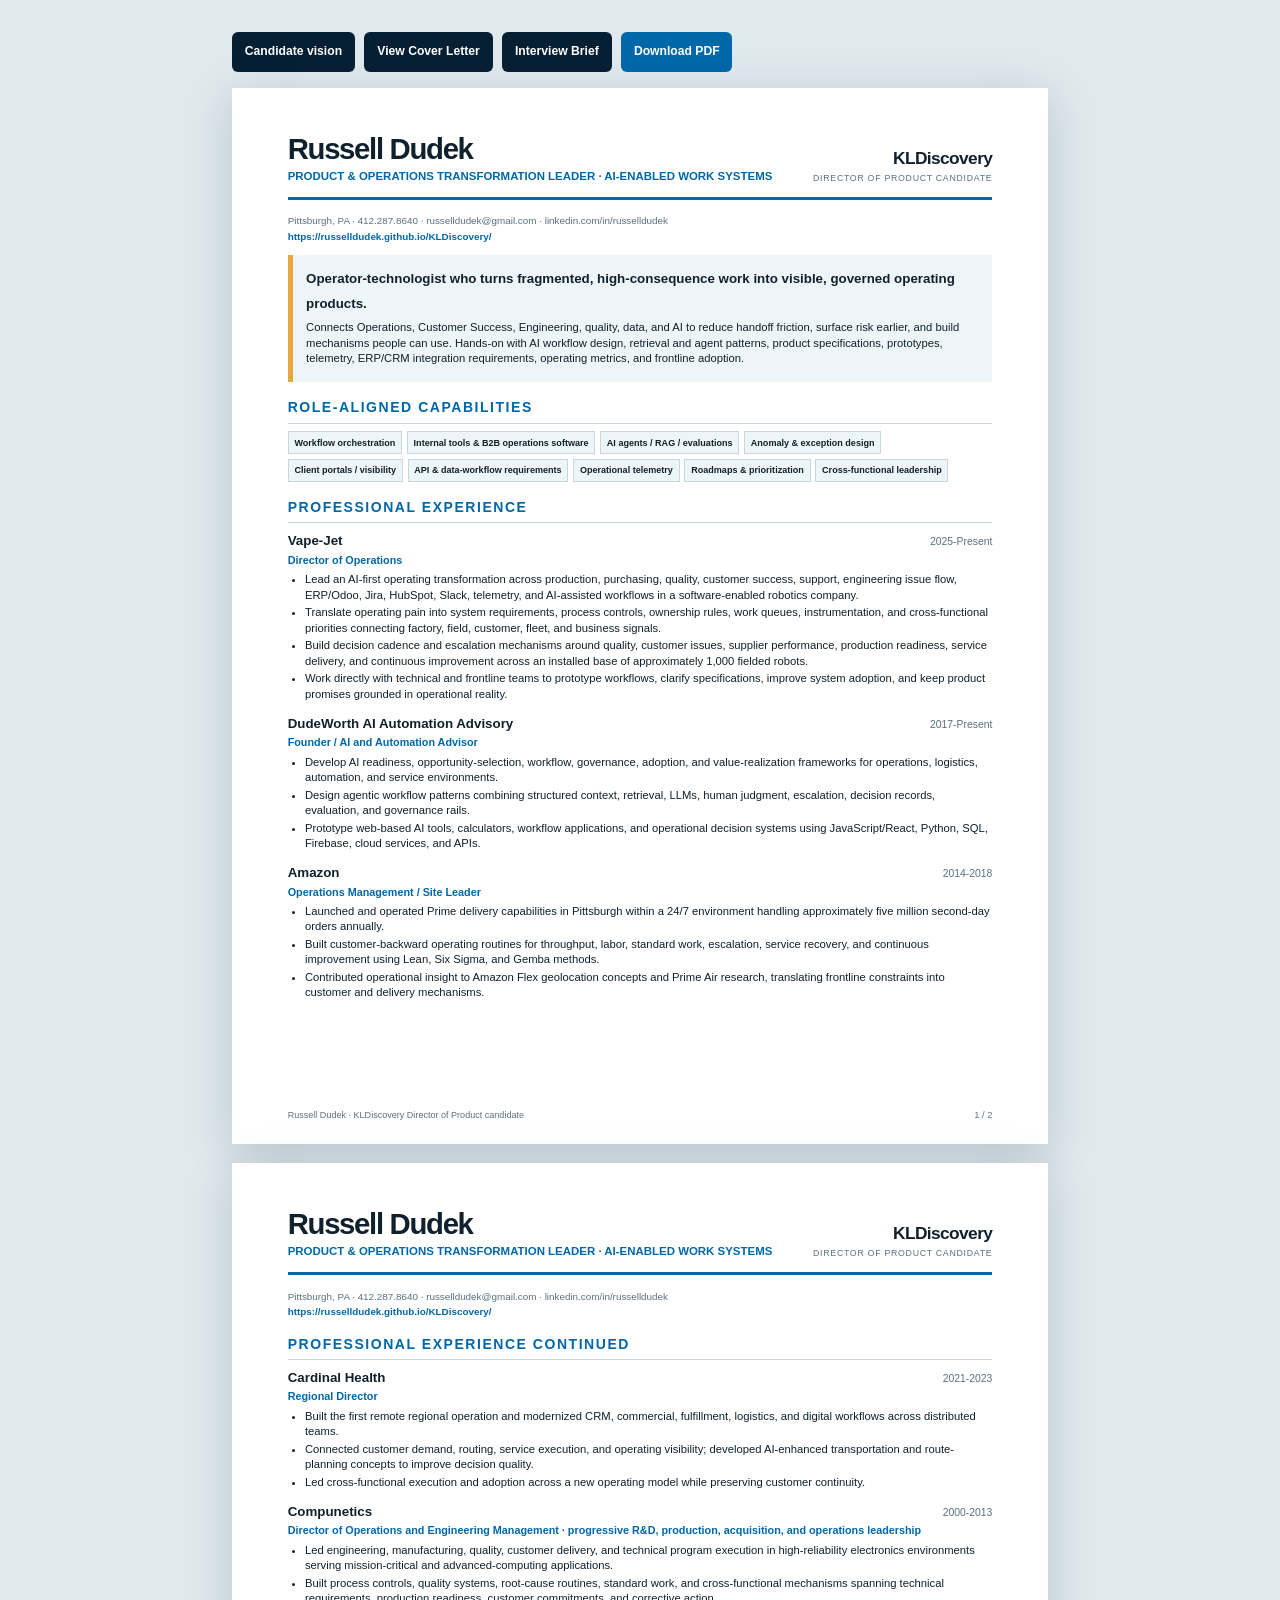
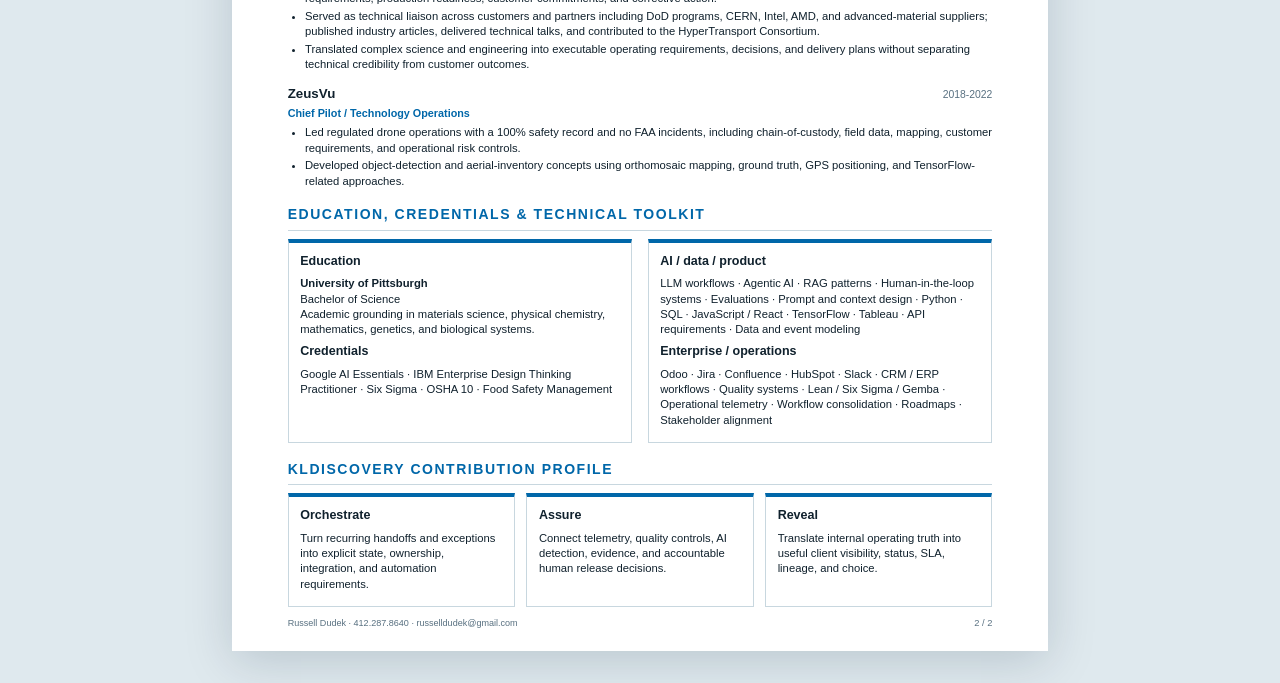
==== resume.html @ 9e06b4e9 "Publish KLDiscovery candidate campaign" ====
<!doctype html><html lang="en"><head><meta charset="utf-8"><meta name="viewport" content="width=device-width,initial-scale=1"><title>Russell Dudek - KLDiscovery Role-Aligned Resume</title><link rel="stylesheet" href="styles.css"></head><body><div class="doc-shell"><div class="doc-actions"><a href="index.html">Candidate vision</a><a href="cover-letter.html">View Cover Letter</a><a href="interview-brief.html">Interview Brief</a><a class="download" href="docs/Russell-Dudek-KLDiscovery-Resume.pdf" download>Download PDF</a></div>
<section class="doc-page"><header class="doc-header"><div><div class="doc-name">Russell Dudek</div><div class="doc-identity">PRODUCT & OPERATIONS TRANSFORMATION LEADER · AI-ENABLED WORK SYSTEMS</div></div><div class="doc-brand"><strong>KLDiscovery</strong><span>Director of Product candidate</span></div></header><div class="doc-contact">Pittsburgh, PA · <a href="tel:+14122878640">412.287.8640</a> · <a href="mailto:russelldudek@gmail.com">russelldudek@gmail.com</a> · <a href="https://www.linkedin.com/in/russelldudek">linkedin.com/in/russelldudek</a><a class="vision" href="https://russelldudek.github.io/KLDiscovery/">https://russelldudek.github.io/KLDiscovery/</a></div>
<div class="summary-box"><strong>Operator-technologist who turns fragmented, high-consequence work into visible, governed operating products.</strong><p>Connects Operations, Customer Success, Engineering, quality, data, and AI to reduce handoff friction, surface risk earlier, and build mechanisms people can use. Hands-on with AI workflow design, retrieval and agent patterns, product specifications, prototypes, telemetry, ERP/CRM integration requirements, operating metrics, and frontline adoption.</p></div>
<h2>Role-aligned capabilities</h2><div class="capability-strip"><span>Workflow orchestration</span><span>Internal tools & B2B operations software</span><span>AI agents / RAG / evaluations</span><span>Anomaly & exception design</span><span>Client portals / visibility</span><span>API & data-workflow requirements</span><span>Operational telemetry</span><span>Roadmaps & prioritization</span><span>Cross-functional leadership</span></div>
<h2>Professional experience</h2>
<div class="experience"><div class="experience-head"><strong>Vape-Jet</strong><span>2025-Present</span></div><div class="role-line">Director of Operations</div><ul><li>Lead an AI-first operating transformation across production, purchasing, quality, customer success, support, engineering issue flow, ERP/Odoo, Jira, HubSpot, Slack, telemetry, and AI-assisted workflows in a software-enabled robotics company.</li><li>Translate operating pain into system requirements, process controls, ownership rules, work queues, instrumentation, and cross-functional priorities connecting factory, field, customer, fleet, and business signals.</li><li>Build decision cadence and escalation mechanisms around quality, customer issues, supplier performance, production readiness, service delivery, and continuous improvement across an installed base of approximately 1,000 fielded robots.</li><li>Work directly with technical and frontline teams to prototype workflows, clarify specifications, improve system adoption, and keep product promises grounded in operational reality.</li></ul></div>
<div class="experience"><div class="experience-head"><strong>DudeWorth AI Automation Advisory</strong><span>2017-Present</span></div><div class="role-line">Founder / AI and Automation Advisor</div><ul><li>Develop AI readiness, opportunity-selection, workflow, governance, adoption, and value-realization frameworks for operations, logistics, automation, and service environments.</li><li>Design agentic workflow patterns combining structured context, retrieval, LLMs, human judgment, escalation, decision records, evaluation, and governance rails.</li><li>Prototype web-based AI tools, calculators, workflow applications, and operational decision systems using JavaScript/React, Python, SQL, Firebase, cloud services, and APIs.</li></ul></div>
<div class="experience"><div class="experience-head"><strong>Amazon</strong><span>2014-2018</span></div><div class="role-line">Operations Management / Site Leader</div><ul><li>Launched and operated Prime delivery capabilities in Pittsburgh within a 24/7 environment handling approximately five million second-day orders annually.</li><li>Built customer-backward operating routines for throughput, labor, standard work, escalation, service recovery, and continuous improvement using Lean, Six Sigma, and Gemba methods.</li><li>Contributed operational insight to Amazon Flex geolocation concepts and Prime Air research, translating frontline constraints into customer and delivery mechanisms.</li></ul></div>
<div class="doc-footer">Russell Dudek · KLDiscovery Director of Product candidate</div><div class="page-num">1 / 2</div></section>
<section class="doc-page"><header class="doc-header"><div><div class="doc-name">Russell Dudek</div><div class="doc-identity">PRODUCT & OPERATIONS TRANSFORMATION LEADER · AI-ENABLED WORK SYSTEMS</div></div><div class="doc-brand"><strong>KLDiscovery</strong><span>Director of Product candidate</span></div></header><div class="doc-contact">Pittsburgh, PA · 412.287.8640 · russelldudek@gmail.com · linkedin.com/in/russelldudek<a class="vision" href="https://russelldudek.github.io/KLDiscovery/">https://russelldudek.github.io/KLDiscovery/</a></div>
<h2>Professional experience continued</h2>
<div class="experience"><div class="experience-head"><strong>Cardinal Health</strong><span>2021-2023</span></div><div class="role-line">Regional Director</div><ul><li>Built the first remote regional operation and modernized CRM, commercial, fulfillment, logistics, and digital workflows across distributed teams.</li><li>Connected customer demand, routing, service execution, and operating visibility; developed AI-enhanced transportation and route-planning concepts to improve decision quality.</li><li>Led cross-functional execution and adoption across a new operating model while preserving customer continuity.</li></ul></div>
<div class="experience"><div class="experience-head"><strong>Compunetics</strong><span>2000-2013</span></div><div class="role-line">Director of Operations and Engineering Management · progressive R&D, production, acquisition, and operations leadership</div><ul><li>Led engineering, manufacturing, quality, customer delivery, and technical program execution in high-reliability electronics environments serving mission-critical and advanced-computing applications.</li><li>Built process controls, quality systems, root-cause routines, standard work, and cross-functional mechanisms spanning technical requirements, production readiness, customer commitments, and corrective action.</li><li>Served as technical liaison across customers and partners including DoD programs, CERN, Intel, AMD, and advanced-material suppliers; published industry articles, delivered technical talks, and contributed to the HyperTransport Consortium.</li><li>Translated complex science and engineering into executable operating requirements, decisions, and delivery plans without separating technical credibility from customer outcomes.</li></ul></div>
<div class="experience"><div class="experience-head"><strong>ZeusVu</strong><span>2018-2022</span></div><div class="role-line">Chief Pilot / Technology Operations</div><ul><li>Led regulated drone operations with a 100% safety record and no FAA incidents, including chain-of-custody, field data, mapping, customer requirements, and operational risk controls.</li><li>Developed object-detection and aerial-inventory concepts using orthomosaic mapping, ground truth, GPS positioning, and TensorFlow-related approaches.</li></ul></div>
<h2>Education, credentials & technical toolkit</h2><div class="doc-grid-2"><div class="doc-card"><h3>Education</h3><p><strong>University of Pittsburgh</strong><br>Bachelor of Science<br>Academic grounding in materials science, physical chemistry, mathematics, genetics, and biological systems.</p><h3>Credentials</h3><p>Google AI Essentials · IBM Enterprise Design Thinking Practitioner · Six Sigma · OSHA 10 · Food Safety Management</p></div><div class="doc-card"><h3>AI / data / product</h3><p>LLM workflows · Agentic AI · RAG patterns · Human-in-the-loop systems · Evaluations · Prompt and context design · Python · SQL · JavaScript / React · TensorFlow · Tableau · API requirements · Data and event modeling</p><h3>Enterprise / operations</h3><p>Odoo · Jira · Confluence · HubSpot · Slack · CRM / ERP workflows · Quality systems · Lean / Six Sigma / Gemba · Operational telemetry · Workflow consolidation · Roadmaps · Stakeholder alignment</p></div></div>
<h2>KLDiscovery contribution profile</h2><div class="doc-grid-3"><div class="doc-card"><h3>Orchestrate</h3><p>Turn recurring handoffs and exceptions into explicit state, ownership, integration, and automation requirements.</p></div><div class="doc-card"><h3>Assure</h3><p>Connect telemetry, quality controls, AI detection, evidence, and accountable human release decisions.</p></div><div class="doc-card"><h3>Reveal</h3><p>Translate internal operating truth into useful client visibility, status, SLA, lineage, and choice.</p></div></div>
<div class="doc-footer">Russell Dudek · 412.287.8640 · russelldudek@gmail.com</div><div class="page-num">2 / 2</div></section></div></body></html>
---- styles.css ----
@import url('./brand-tokens.css');
*{box-sizing:border-box}html{scroll-behavior:smooth}body{margin:0;font-family:"Aptos","Segoe UI","Helvetica Neue",Arial,sans-serif;color:var(--ink);background:var(--paper);line-height:1.55}a{color:inherit}button,a{touch-action:manipulation}.skip{position:absolute;left:-9999px}.skip:focus{left:1rem;top:1rem;background:#fff;color:#000;padding:.7rem;z-index:99}
.site-nav{position:sticky;top:0;z-index:40;background:rgba(255,255,255,.94);backdrop-filter:blur(16px);border-bottom:1px solid rgba(7,31,51,.12)}.nav-inner{max-width:1240px;margin:auto;display:flex;align-items:center;justify-content:space-between;gap:1.25rem;padding:.85rem 1.4rem}.candidate-id{font-weight:800;letter-spacing:.01em;text-decoration:none}.nav-links{display:flex;gap:1rem;align-items:center;flex-wrap:wrap}.nav-links a{text-decoration:none;font-size:.86rem;font-weight:700;color:var(--kld-slate)}.nav-links a:hover,.nav-links a:focus{color:var(--kld-blue)}
.hero{min-height:calc(100vh - 64px);background:var(--kld-navy);color:white;overflow:hidden;position:relative}.hero:before{content:"";position:absolute;inset:0;background:linear-gradient(115deg,rgba(0,165,216,.12),transparent 42%),radial-gradient(circle at 87% 8%,rgba(0,103,169,.28),transparent 32%)}.hero-grid{max-width:1240px;margin:auto;min-height:calc(100vh - 64px);padding:4.6rem 1.4rem 3.8rem;display:grid;grid-template-columns:minmax(0,.88fr) minmax(520px,1.12fr);gap:4rem;align-items:center;position:relative}.brand-lockup{display:flex;align-items:center;gap:.85rem;margin-bottom:2.4rem}.brand-word{font-size:1.65rem;font-weight:850;letter-spacing:-.045em}.brand-word span{color:var(--kld-cyan)}.independent{border-left:1px solid rgba(255,255,255,.35);padding-left:.85rem;font-size:.76rem;text-transform:uppercase;letter-spacing:.12em;color:#cbe1ec}.eyebrow{color:#8fdbf2;text-transform:uppercase;letter-spacing:.16em;font-weight:800;font-size:.75rem}.hero h1{font-size:clamp(3rem,5.8vw,6.2rem);line-height:.95;letter-spacing:-.06em;margin:.7rem 0 1.4rem;max-width:10ch}.hero-lede{font-size:clamp(1.05rem,1.7vw,1.34rem);color:#d6e7ef;max-width:38rem}.thesis-rule{display:grid;grid-template-columns:8px 1fr;gap:1rem;margin:2rem 0}.thesis-rule:before{content:"";background:var(--signal);border-radius:99px}.thesis-rule strong{font-size:1.12rem;color:#fff}.hero-meta{margin-top:2rem;display:flex;gap:1rem;flex-wrap:wrap}.hero-meta a{display:inline-flex;align-items:center;justify-content:center;padding:.78rem 1rem;border:1px solid rgba(255,255,255,.25);border-radius:8px;text-decoration:none;font-weight:750;font-size:.85rem}.hero-meta a.primary{background:#fff;color:var(--kld-navy);border-color:#fff}.hero-meta a:hover,.hero-meta a:focus{transform:translateY(-2px)}
.contract-stage{position:relative;min-height:630px;display:flex;align-items:center;justify-content:center}.contract-sheet{width:min(100%,680px);background:#f9fcfd;color:var(--ink);border-radius:18px;box-shadow:0 40px 90px rgba(0,0,0,.35);padding:1.25rem;transform:rotate(-1.3deg);position:relative}.contract-sheet:before{content:"MATTER STATE CONTRACT";display:block;letter-spacing:.13em;font-size:.7rem;font-weight:900;color:var(--kld-blue);padding:.2rem .25rem 1rem;border-bottom:2px solid var(--kld-navy)}.sheet-head{display:flex;justify-content:space-between;align-items:flex-start;gap:1rem;padding:1rem .25rem}.matter-title{font-weight:850;font-size:1.35rem}.matter-status{font-size:.72rem;font-weight:900;text-transform:uppercase;letter-spacing:.08em;color:var(--success);border:1px solid currentColor;padding:.35rem .55rem;border-radius:99px}.clause-list{display:grid;gap:.55rem}.clause{display:grid;grid-template-columns:42px minmax(0,1.25fr) minmax(90px,.7fr) minmax(86px,.6fr);gap:.65rem;align-items:center;padding:.72rem .75rem;background:#fff;border:1px solid #d5e2e8;border-left:5px solid var(--kld-blue);border-radius:9px;opacity:0;transform:translateY(10px)}.contract-sheet.assembled .clause{animation:clause-settle .46s forwards}.contract-sheet.assembled .clause:nth-child(2){animation-delay:.12s}.contract-sheet.assembled .clause:nth-child(3){animation-delay:.24s}.contract-sheet.assembled .clause:nth-child(4){animation-delay:.36s}.contract-sheet.assembled .clause:nth-child(5){animation-delay:.48s}.clause[data-state="warning"]{border-left-color:var(--signal);background:#fff9ef}.clause[data-state="hold"]{border-left-color:var(--danger);background:#fff4f5}.clause[data-state="resolved"]{border-left-color:var(--success)}.clause-num{font-size:.69rem;font-weight:900;color:var(--muted)}.clause-name{font-weight:850;font-size:.83rem}.clause-sub{font-size:.68rem;color:var(--muted)}.clause-owner,.clause-evidence{font-size:.67rem}.sheet-footer{margin-top:.75rem;padding:.9rem .8rem;background:var(--kld-navy);color:white;border-radius:9px;display:grid;grid-template-columns:1fr auto;gap:1rem;align-items:center;opacity:0;transform:translateY(8px)}.contract-sheet.assembled .sheet-footer{animation:clause-settle .5s .68s forwards}.portal-state{font-size:.73rem;color:#cce2eb}.portal-state strong{display:block;color:white;font-size:.98rem}.seal{width:58px;height:58px;border:2px solid var(--kld-cyan);border-radius:50%;display:grid;place-items:center;text-align:center;font-size:.58rem;font-weight:900;line-height:1.1;color:#8fe4ff;transform:scale(.8)}.contract-sheet.assembled .seal{animation:seal-in .5s .78s forwards}@keyframes clause-settle{to{opacity:1;transform:none}}@keyframes seal-in{to{transform:scale(1)}}
.section{padding:6.5rem 1.4rem}.section-inner{max-width:1160px;margin:auto}.section-kicker{text-transform:uppercase;letter-spacing:.15em;font-size:.72rem;font-weight:900;color:var(--kld-blue)}.section h2{font-size:clamp(2.35rem,4.5vw,4.4rem);line-height:1.03;letter-spacing:-.05em;margin:.55rem 0 1.25rem;max-width:15ch}.section-intro{max-width:720px;font-size:1.12rem;color:var(--muted)}.pressure{background:var(--kld-mist)}.tension-map{margin-top:3.5rem;display:grid;grid-template-columns:1fr 56px 1fr;gap:1rem;align-items:stretch}.tension-side{display:grid;gap:1rem}.tension{background:#fff;padding:1.3rem;border-left:4px solid var(--kld-blue);box-shadow:0 8px 28px rgba(7,31,51,.07)}.tension:last-child{border-left-color:var(--signal)}.tension h3{margin:0 0 .35rem;font-size:1rem}.tension p{margin:0;color:var(--muted);font-size:.9rem}.tension-axis{display:grid;place-items:center}.tension-axis:before{content:"";width:2px;height:100%;background:linear-gradient(var(--kld-blue),var(--signal))}.tension-axis span{position:absolute;writing-mode:vertical-rl;background:var(--kld-mist);padding:.8rem .25rem;font-size:.63rem;letter-spacing:.13em;font-weight:900;color:var(--kld-slate)}
.model{background:#fff}.model-grid{display:grid;grid-template-columns:.8fr 1.2fr;gap:4rem;align-items:start}.model-copy{position:sticky;top:100px}.model-copy blockquote{font-size:1.55rem;line-height:1.3;margin:2rem 0;padding-left:1.2rem;border-left:5px solid var(--signal);font-weight:800}.scenario-tool{background:var(--kld-navy);color:white;border-radius:18px;padding:1.2rem;box-shadow:var(--shadow)}.scenario-tabs{display:flex;gap:.6rem;flex-wrap:wrap;margin-bottom:1rem}.scenario-tabs button{appearance:none;border:1px solid rgba(255,255,255,.25);background:transparent;color:#dbeaf0;padding:.65rem .75rem;border-radius:7px;font-weight:800;font-size:.75rem;cursor:pointer}.scenario-tabs button[aria-selected="true"]{background:#fff;color:var(--kld-navy);border-color:#fff}.scenario-reset{margin-left:auto}.state-board{background:#f8fbfc;color:var(--ink);border-radius:12px;padding:1rem}.state-board-head{display:flex;justify-content:space-between;gap:1rem;align-items:flex-start;border-bottom:1px solid var(--line);padding-bottom:.8rem}.state-board h3{margin:0;font-size:1.35rem}.state-pill{font-size:.68rem;font-weight:900;text-transform:uppercase;letter-spacing:.08em;padding:.4rem .55rem;border-radius:99px;background:#e5f5ef;color:var(--success)}.state-pill.warning{background:#fff0d7;color:#8a5700}.state-pill.hold{background:#fae5e8;color:var(--danger)}.state-grid{display:grid;grid-template-columns:repeat(2,1fr);gap:.7rem;margin-top:.8rem}.state-cell{border:1px solid var(--line);border-radius:8px;padding:.75rem;min-height:94px}.state-cell span{display:block;color:var(--muted);font-size:.63rem;text-transform:uppercase;letter-spacing:.11em;font-weight:900}.state-cell strong{display:block;margin-top:.35rem;font-size:.86rem}.decision-bar{margin-top:.8rem;background:var(--kld-navy);color:white;padding:.9rem;border-radius:8px;display:grid;grid-template-columns:1fr auto;gap:1rem;align-items:center}.decision-bar span{color:#bed5df;font-size:.7rem;text-transform:uppercase;letter-spacing:.1em;font-weight:850}.decision-bar strong{display:block;font-size:1rem}.authority-btn{border:0;background:var(--signal);color:var(--kld-navy);font-weight:900;padding:.65rem .8rem;border-radius:7px;cursor:pointer}
.scorecard{background:var(--kld-navy);color:white}.scorecard h2{max-width:18ch}.metric-matrix{margin-top:3rem;border-top:1px solid rgba(255,255,255,.24)}.metric-row{display:grid;grid-template-columns:1fr 1.3fr 1fr;gap:1rem;padding:1.15rem 0;border-bottom:1px solid rgba(255,255,255,.16)}.metric-row strong{font-size:1rem}.metric-row p{margin:0;color:#c6dae3;font-size:.88rem}.metric-tag{justify-self:end;color:#8fdbf2;font-size:.72rem;font-weight:900;text-transform:uppercase;letter-spacing:.1em}.evidence{background:#fff}.evidence-flow{margin-top:3rem;display:grid;grid-template-columns:1.1fr .9fr;gap:3rem}.career-path{border-left:2px solid var(--line);padding-left:2rem;display:grid;gap:2.2rem}.career-item{position:relative}.career-item:before{content:"";position:absolute;width:14px;height:14px;border-radius:50%;background:var(--kld-blue);left:-2.48rem;top:.25rem;box-shadow:0 0 0 7px #fff}.career-item h3{margin:0}.career-item .role{color:var(--kld-blue);font-weight:800;font-size:.84rem}.career-item p{color:var(--muted);margin:.45rem 0 0}.proof-map{background:var(--kld-mist);padding:1.4rem;border-radius:14px}.proof-map h3{margin-top:0}.proof-pair{display:grid;grid-template-columns:1fr 1fr;gap:.8rem;padding:.8rem 0;border-bottom:1px solid var(--line);font-size:.8rem}.proof-pair:last-child{border-bottom:0}.proof-pair strong{color:var(--kld-blue)}
.plan{background:linear-gradient(180deg,var(--kld-mist),#fff)}.phase-line{margin-top:3rem;display:grid;grid-template-columns:repeat(3,1fr);gap:1rem}.phase{padding:1.4rem;border-top:6px solid var(--kld-blue);background:#fff;box-shadow:0 10px 34px rgba(7,31,51,.08)}.phase:nth-child(2){border-color:var(--kld-cyan)}.phase:nth-child(3){border-color:var(--signal)}.phase-num{font-size:.7rem;color:var(--muted);font-weight:900;letter-spacing:.12em}.phase h3{font-size:1.35rem;margin:.5rem 0}.phase ul{padding-left:1.1rem;color:var(--muted);font-size:.88rem}.questions{background:#fff}.question-list{counter-reset:q;display:grid;gap:0;margin-top:2.5rem}.question{counter-increment:q;display:grid;grid-template-columns:70px 1fr;gap:1rem;padding:1.25rem 0;border-top:1px solid var(--line);font-size:1.14rem;font-weight:700}.question:before{content:"0" counter(q);color:var(--kld-cyan);font-size:.76rem;letter-spacing:.12em;font-weight:900;padding-top:.25rem}.closing{padding:5rem 1.4rem;background:var(--kld-blue);color:white}.closing-inner{max-width:1160px;margin:auto;display:grid;grid-template-columns:1fr auto;gap:2rem;align-items:center}.closing h2{font-size:clamp(2.2rem,4vw,4rem);line-height:1;margin:0;max-width:12ch;letter-spacing:-.05em}.doc-links{display:flex;gap:.7rem;flex-wrap:wrap}.doc-links a{background:#fff;color:var(--kld-navy);text-decoration:none;font-weight:900;padding:.8rem 1rem;border-radius:7px}.site-footer{background:#061725;color:#a9c2cd;padding:2rem 1.4rem}.footer-inner{max-width:1160px;margin:auto;display:flex;justify-content:space-between;gap:1rem;font-size:.74rem}.footer-inner a{color:#fff}
/* document views */
.doc-shell{background:#dfe9ee;padding:2rem 1rem;min-height:100vh}.doc-actions{max-width:8.5in;margin:0 auto 1rem;display:flex;gap:.6rem;flex-wrap:wrap}.doc-actions a{background:var(--kld-navy);color:#fff;text-decoration:none;padding:.65rem .8rem;border-radius:6px;font-size:.76rem;font-weight:900}.doc-actions a.download{background:var(--kld-blue)}.doc-page{width:8.5in;min-height:11in;margin:0 auto 1.2rem;background:#fff;box-shadow:0 10px 45px rgba(7,31,51,.17);padding:.48in .58in .46in;position:relative;overflow:visible}.doc-page:last-child{margin-bottom:0}.doc-header{display:grid;grid-template-columns:1fr auto;gap:.25in;align-items:end;border-bottom:3px solid var(--kld-blue);padding-bottom:.12in;margin-bottom:.15in}.doc-name{font-size:22pt;font-weight:900;letter-spacing:-.045em;line-height:1}.doc-identity{font-size:8.6pt;color:var(--kld-blue);font-weight:850;margin-top:.05in}.doc-brand{text-align:right}.doc-brand strong{font-size:13pt;letter-spacing:-.035em}.doc-brand span{display:block;font-size:6.6pt;letter-spacing:.08em;text-transform:uppercase;color:var(--muted)}.doc-contact{font-size:7.4pt;line-height:1.35;color:var(--muted);margin-bottom:.13in}.doc-contact a{text-decoration:none;color:inherit}.doc-contact .vision{display:block;color:var(--kld-blue);font-weight:800;margin-top:.02in}.doc-page h1{font-size:20pt;line-height:1.08;letter-spacing:-.04em;margin:.12in 0}.doc-page h2{font-size:10.5pt;text-transform:uppercase;letter-spacing:.11em;color:var(--kld-blue);margin:.16in 0 .08in;border-bottom:1px solid var(--line);padding-bottom:.04in}.doc-page h3{font-size:9.4pt;margin:.1in 0 .03in}.doc-page p,.doc-page li{font-size:8.45pt;line-height:1.36}.doc-page p{margin:.05in 0}.doc-page ul{margin:.04in 0 .08in;padding-left:.18in}.doc-page li{margin:.025in 0}.doc-grid-2{display:grid;grid-template-columns:1fr 1fr;gap:.16in}.doc-grid-3{display:grid;grid-template-columns:repeat(3,1fr);gap:.12in}.summary-box{background:var(--kld-mist);border-left:5px solid var(--signal);padding:.11in .14in;margin:.1in 0}.summary-box strong{font-size:10pt}.experience{break-inside:avoid;margin:.08in 0 .12in}.experience-head{display:flex;justify-content:space-between;gap:.2in;align-items:baseline}.experience-head strong{font-size:10pt}.experience-head span{font-size:7.8pt;color:var(--muted)}.role-line{font-size:8.1pt;color:var(--kld-blue);font-weight:800}.capability-strip{display:flex;gap:.05in;flex-wrap:wrap;margin:.08in 0}.capability-strip span{font-size:6.8pt;padding:.035in .06in;background:var(--kld-mist);border:1px solid var(--line);font-weight:750}.doc-card{border:1px solid var(--line);border-top:4px solid var(--kld-blue);padding:.1in .12in;break-inside:avoid}.doc-card h3{margin-top:0}.page-num{position:absolute;bottom:.22in;right:.58in;font-size:7pt;color:var(--muted)}.doc-footer{position:absolute;bottom:.22in;left:.58in;font-size:6.8pt;color:var(--muted)}.letter-body p{font-size:9.3pt;line-height:1.46;margin:.1in 0}.signature{margin-top:.18in}.artifact-diagram{border:1px solid var(--line);padding:.12in;background:#fbfdfe}.artifact-row{display:grid;grid-template-columns:1.1fr .8fr .8fr .9fr 1fr;gap:.05in;padding:.07in;border-bottom:1px solid var(--line);font-size:7.4pt}.artifact-row.head{background:var(--kld-navy);color:#fff;font-weight:850}.artifact-row:last-child{border-bottom:0}.source-list{font-size:7.4pt;word-break:break-word}.source-list li{font-size:7.4pt}.objection{background:var(--kld-navy);color:#fff;padding:.13in}.objection h3{color:#8fe4ff}.objection p{font-size:8.3pt}.phase-doc{border-left:5px solid var(--kld-blue);padding:.09in .12in;background:var(--kld-mist);margin:.09in 0}.phase-doc:nth-of-type(2){border-color:var(--kld-cyan)}.phase-doc:nth-of-type(3){border-color:var(--signal)}

.matter-canvas .doc-page p,.matter-canvas .doc-page li{font-size:7.75pt;line-height:1.25}.matter-canvas .doc-page h2{margin:.13in 0 .055in}.matter-canvas .doc-card{padding:.075in .1in}.matter-canvas .artifact-row{padding:.055in}.matter-canvas .summary-box{padding:.08in .11in;margin:.07in 0}
@media(max-width:980px){.hero-grid{grid-template-columns:1fr;padding-top:3rem}.contract-stage{min-height:540px}.model-grid,.evidence-flow{grid-template-columns:1fr}.model-copy{position:static}.phase-line{grid-template-columns:1fr}.closing-inner{grid-template-columns:1fr}.tension-map{grid-template-columns:1fr}.tension-axis{display:none}}
@media(max-width:740px){.nav-inner{align-items:flex-start}.nav-links{justify-content:flex-end}.nav-links a:nth-child(-n+3){display:none}.hero-grid{padding:2.5rem 1rem 3rem}.hero h1{font-size:3.6rem}.contract-stage{min-height:460px}.contract-sheet{padding:.8rem;transform:none}.clause{grid-template-columns:35px 1fr}.clause-owner,.clause-evidence{display:none}.section{padding:4.5rem 1rem}.state-grid{grid-template-columns:1fr}.metric-row{grid-template-columns:1fr}.metric-tag{justify-self:start}.question{grid-template-columns:45px 1fr}.footer-inner{display:block}.doc-shell{padding:.7rem 0;background:#fff}.doc-actions{padding:0 .75rem}.doc-page{width:100%;min-height:auto;margin:0;padding:1.1rem;box-shadow:none}.doc-header{grid-template-columns:1fr}.doc-brand{text-align:left}.doc-grid-2,.doc-grid-3{grid-template-columns:1fr}.artifact-row{grid-template-columns:1fr}.artifact-row.head{display:none}.doc-footer,.page-num{position:static;display:inline-block;margin-top:1rem}}
@media(prefers-reduced-motion:reduce){html{scroll-behavior:auto}*,*:before,*:after{animation-duration:.001ms!important;animation-iteration-count:1!important;transition-duration:.001ms!important}.contract-sheet .clause,.contract-sheet .sheet-footer{opacity:1;transform:none}.seal{transform:none}}
@media print{@page{size:Letter;margin:0}body{background:#fff;-webkit-print-color-adjust:exact;print-color-adjust:exact}.site-nav,.doc-actions{display:none!important}.doc-shell{padding:0;background:#fff}.doc-page{width:8.5in;height:11in;min-height:11in;margin:0;box-shadow:none;page-break-after:always;overflow:hidden}.doc-page:last-child{page-break-after:auto}.doc-footer,.page-num{position:absolute}.doc-grid-2{grid-template-columns:1fr 1fr}.doc-grid-3{grid-template-columns:repeat(3,1fr)}}
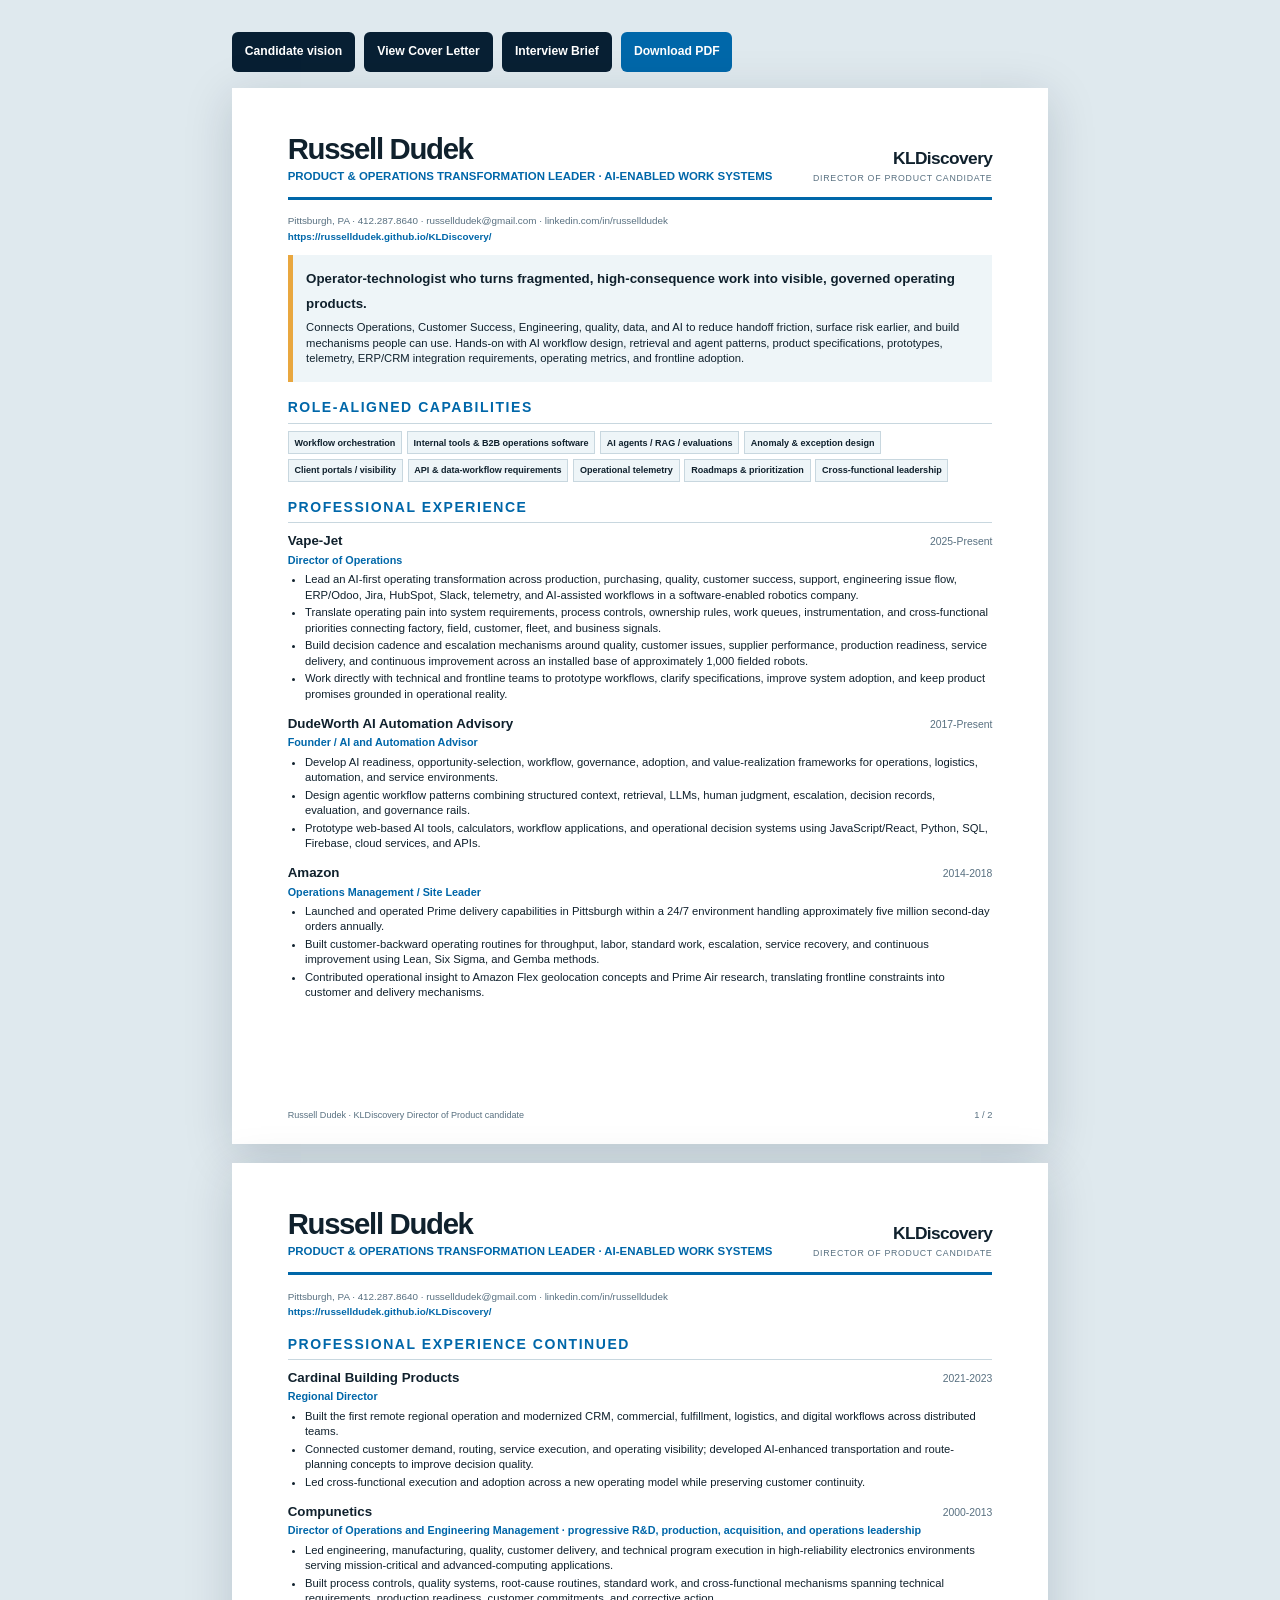
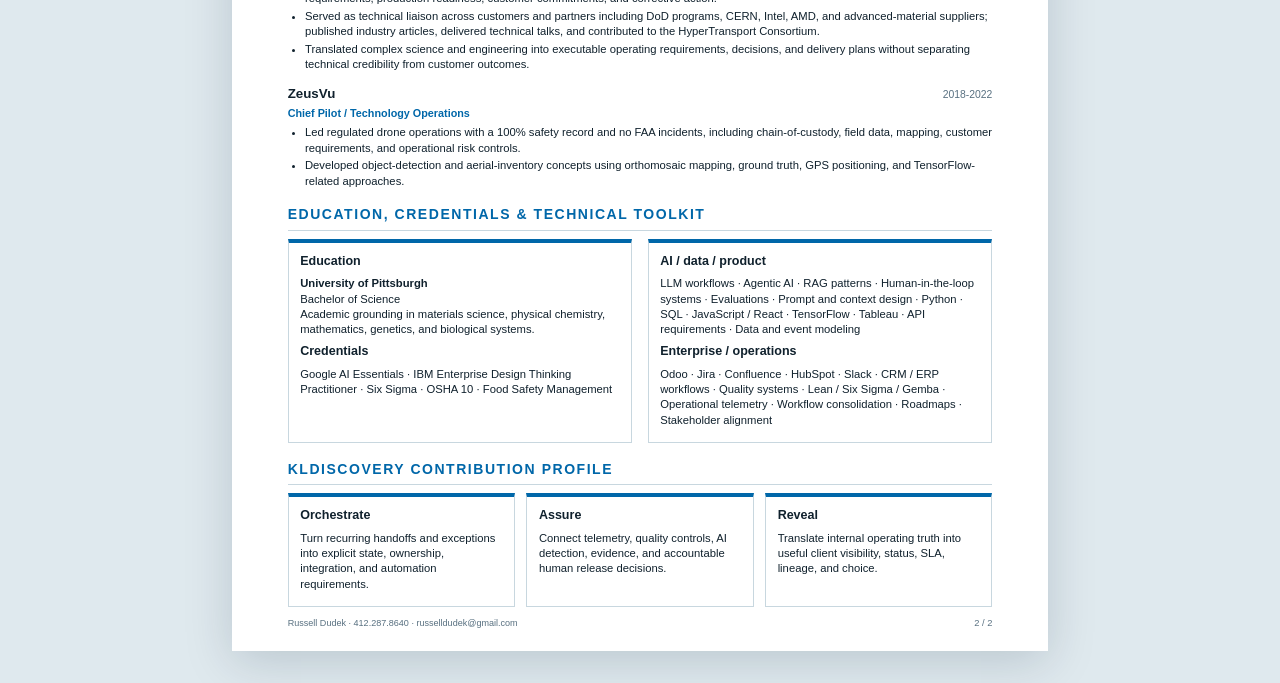
==== commit c89a4657: "Correct Cardinal Building Products on resume" ====
--- a/resume.html
+++ b/resume.html
@@ -9,9 +9,9 @@
 <div class="doc-footer">Russell Dudek · KLDiscovery Director of Product candidate</div><div class="page-num">1 / 2</div></section>
 <section class="doc-page"><header class="doc-header"><div><div class="doc-name">Russell Dudek</div><div class="doc-identity">PRODUCT & OPERATIONS TRANSFORMATION LEADER · AI-ENABLED WORK SYSTEMS</div></div><div class="doc-brand"><strong>KLDiscovery</strong><span>Director of Product candidate</span></div></header><div class="doc-contact">Pittsburgh, PA · 412.287.8640 · russelldudek@gmail.com · linkedin.com/in/russelldudek<a class="vision" href="https://russelldudek.github.io/KLDiscovery/">https://russelldudek.github.io/KLDiscovery/</a></div>
 <h2>Professional experience continued</h2>
-<div class="experience"><div class="experience-head"><strong>Cardinal Health</strong><span>2021-2023</span></div><div class="role-line">Regional Director</div><ul><li>Built the first remote regional operation and modernized CRM, commercial, fulfillment, logistics, and digital workflows across distributed teams.</li><li>Connected customer demand, routing, service execution, and operating visibility; developed AI-enhanced transportation and route-planning concepts to improve decision quality.</li><li>Led cross-functional execution and adoption across a new operating model while preserving customer continuity.</li></ul></div>
+<div class="experience"><div class="experience-head"><strong>Cardinal Building Products</strong><span>2021-2023</span></div><div class="role-line">Regional Director</div><ul><li>Built the first remote regional operation and modernized CRM, commercial, fulfillment, logistics, and digital workflows across distributed teams.</li><li>Connected customer demand, routing, service execution, and operating visibility; developed AI-enhanced transportation and route-planning concepts to improve decision quality.</li><li>Led cross-functional execution and adoption across a new operating model while preserving customer continuity.</li></ul></div>
 <div class="experience"><div class="experience-head"><strong>Compunetics</strong><span>2000-2013</span></div><div class="role-line">Director of Operations and Engineering Management · progressive R&D, production, acquisition, and operations leadership</div><ul><li>Led engineering, manufacturing, quality, customer delivery, and technical program execution in high-reliability electronics environments serving mission-critical and advanced-computing applications.</li><li>Built process controls, quality systems, root-cause routines, standard work, and cross-functional mechanisms spanning technical requirements, production readiness, customer commitments, and corrective action.</li><li>Served as technical liaison across customers and partners including DoD programs, CERN, Intel, AMD, and advanced-material suppliers; published industry articles, delivered technical talks, and contributed to the HyperTransport Consortium.</li><li>Translated complex science and engineering into executable operating requirements, decisions, and delivery plans without separating technical credibility from customer outcomes.</li></ul></div>
 <div class="experience"><div class="experience-head"><strong>ZeusVu</strong><span>2018-2022</span></div><div class="role-line">Chief Pilot / Technology Operations</div><ul><li>Led regulated drone operations with a 100% safety record and no FAA incidents, including chain-of-custody, field data, mapping, customer requirements, and operational risk controls.</li><li>Developed object-detection and aerial-inventory concepts using orthomosaic mapping, ground truth, GPS positioning, and TensorFlow-related approaches.</li></ul></div>
 <h2>Education, credentials & technical toolkit</h2><div class="doc-grid-2"><div class="doc-card"><h3>Education</h3><p><strong>University of Pittsburgh</strong><br>Bachelor of Science<br>Academic grounding in materials science, physical chemistry, mathematics, genetics, and biological systems.</p><h3>Credentials</h3><p>Google AI Essentials · IBM Enterprise Design Thinking Practitioner · Six Sigma · OSHA 10 · Food Safety Management</p></div><div class="doc-card"><h3>AI / data / product</h3><p>LLM workflows · Agentic AI · RAG patterns · Human-in-the-loop systems · Evaluations · Prompt and context design · Python · SQL · JavaScript / React · TensorFlow · Tableau · API requirements · Data and event modeling</p><h3>Enterprise / operations</h3><p>Odoo · Jira · Confluence · HubSpot · Slack · CRM / ERP workflows · Quality systems · Lean / Six Sigma / Gemba · Operational telemetry · Workflow consolidation · Roadmaps · Stakeholder alignment</p></div></div>
 <h2>KLDiscovery contribution profile</h2><div class="doc-grid-3"><div class="doc-card"><h3>Orchestrate</h3><p>Turn recurring handoffs and exceptions into explicit state, ownership, integration, and automation requirements.</p></div><div class="doc-card"><h3>Assure</h3><p>Connect telemetry, quality controls, AI detection, evidence, and accountable human release decisions.</p></div><div class="doc-card"><h3>Reveal</h3><p>Translate internal operating truth into useful client visibility, status, SLA, lineage, and choice.</p></div></div>
-<div class="doc-footer">Russell Dudek · 412.287.8640 · russelldudek@gmail.com</div><div class="page-num">2 / 2</div></section></div></body></html>
+<div class="doc-footer">Russell Dudek · 412.287.8640 · russelldudek@gmail.com</div><div class="page-num">2 / 2</div></section></div></body></html>
